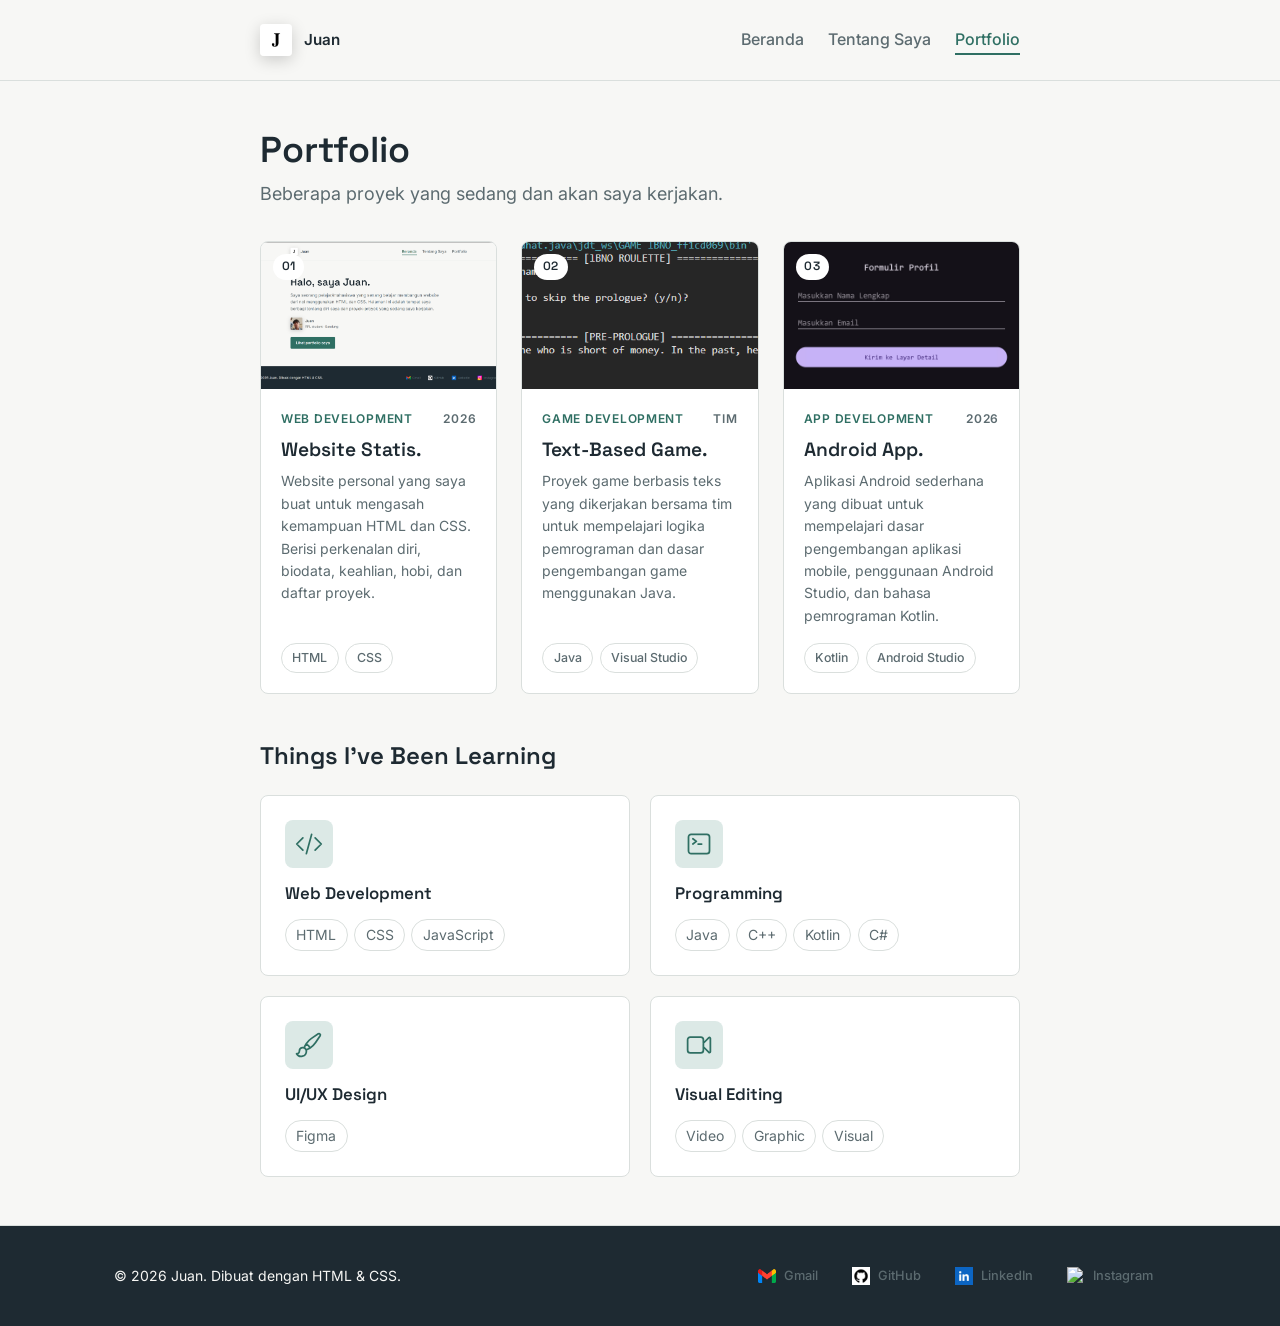
==== portfolio.html @ c8a490c2 "Website portfolio pertama" ====
<!DOCTYPE html>
<html lang="id">
<head>
  <meta charset="UTF-8" />
  <meta name="viewport" content="width=device-width, initial-scale=1.0" />
  <title>Portfolio &mdash; Juan</title>
  <link rel="icon" href="Foto/J.jpg"/>
  <link rel="preconnect" href="https://fonts.googleapis.com" />
  <link rel="preconnect" href="https://fonts.gstatic.com" crossorigin />
  <link
    href="https://fonts.googleapis.com/css2?family=Inter:wght@400;500;600&family=Space+Grotesk:wght@500;600;700&display=swap"
    rel="stylesheet"
  />
  <link rel="stylesheet" href="style.css" />
</head>
<body>
  <header class="site-header">
    <div class="container header-inner">
      <div class="logo-avatar">
        <img src="foto/j.jpg" alt="Foto Juan" class="avatar-img-logo" />
        <div class="avatar-info">
          <span class="avatar-name">Juan</span>
        </div>  
      </div>
      <nav class="main-nav">
        <ul>
          <li><a href="index.html">Beranda</a></li>
          <li><a href="about.html">Tentang Saya</a></li>
          <li><a href="portfolio.html" aria-current="page">Portfolio</a></li>
        </ul>
      </nav>
    </div>
  </header>

  <main>
    <section class="page-header container">
      <h1>Portfolio</h1>
      <p class="lead">Beberapa proyek yang sedang dan akan saya kerjakan.</p>
    </section>

 <section class="project-list container">

      <article class="project-card">
        <div class="project-thumb">
          <img src="foto/web-statis.png" alt="Screenshot Website Portfolio" class="project-img" />
          <span class="project-num">01</span>
        </div>
        <div class="project-body">
          <div class="project-meta-row">
            <span class="project-category">Web Development</span>
            <span class="project-year">2026</span>
          </div>
          <h2>Website Statis.</h2>
          <p>Website personal yang saya buat untuk mengasah kemampuan HTML dan CSS. Berisi perkenalan diri, biodata, keahlian, hobi, dan daftar proyek.</p>
          <ul class="project-tags">
            <li>HTML</li>
            <li>CSS</li>
          </ul>
        </div>
      </article>

      <article class="project-card">
        <div class="project-thumb">
          <img src="foto/ibno-game.png" alt="Screenshot Text-Based Game" class="project-img" />
          <span class="project-num">02</span>
        </div>
        <div class="project-body">
          <div class="project-meta-row">
            <span class="project-category">Game Development</span>
            <span class="project-year">Tim</span>
          </div>
          <h2>Text-Based Game.</h2>
          <p>Proyek game berbasis teks yang dikerjakan bersama tim untuk mempelajari logika pemrograman dan dasar pengembangan game menggunakan Java.</p>
          <ul class="project-tags">
            <li>Java</li>
            <li>Visual Studio</li>
          </ul>
        </div>
      </article>

      <article class="project-card">
        <div class="project-thumb">
          <img src="foto/android.jpg" alt="Screenshot Android App" class="project-img" />
          <span class="project-num">03</span>
        </div>
        <div class="project-body">
          <div class="project-meta-row">
            <span class="project-category">App Development</span>
            <span class="project-year">2026</span>
          </div>
          <h2>Android App.</h2>
          <p>Aplikasi Android sederhana yang dibuat untuk mempelajari dasar pengembangan aplikasi mobile, penggunaan Android Studio, dan bahasa pemrograman Kotlin.</p>
          <ul class="project-tags">
            <li>Kotlin</li>
            <li>Android Studio</li>
          </ul>
        </div>
      </article>

    </section>

      <section class="learning container">
      <h2>Things I've Been Learning</h2>
      <div class="learning-grid">

        <div class="learning-card">
          <div class="learning-icon">
            <!-- Ikon code/web — Heroicons -->
            <svg width="28" height="28" viewBox="0 0 24 24" fill="none" aria-hidden="true">
              <path d="M17.25 6.75 22.5 12l-5.25 5.25m-10.5 0L1.5 12l5.25-5.25m7.5-3-4.5 16.5" stroke="currentColor" stroke-width="1.5" stroke-linecap="round" stroke-linejoin="round"/>
            </svg>
          </div>
          <h3>Web Development</h3>
          <ul class="learning-sub">
            <li>HTML</li>
            <li>CSS</li>
            <li>JavaScript</li>
          </ul>
        </div>

        <div class="learning-card">
          <div class="learning-icon">
            <!-- Ikon terminal/programming — Heroicons -->
            <svg width="28" height="28" viewBox="0 0 24 24" fill="none" aria-hidden="true">
              <path d="m6.75 7.5 3 2.25-3 2.25m4.5 0h3m-9 8.25h13.5A2.25 2.25 0 0 0 21 18V6a2.25 2.25 0 0 0-2.25-2.25H5.25A2.25 2.25 0 0 0 3 6v12a2.25 2.25 0 0 0 2.25 2.25Z" stroke="currentColor" stroke-width="1.5" stroke-linecap="round" stroke-linejoin="round"/>
            </svg>
          </div>
          <h3>Programming</h3>
          <ul class="learning-sub">
            <li>Java</li>
            <li>C++</li>
            <li>Kotlin</li>
            <li>C#</li>
          </ul>
        </div>

        <div class="learning-card">
          <div class="learning-icon">
            <!-- Ikon UI/UX — Heroicons -->
            <svg width="28" height="28" viewBox="0 0 24 24" fill="none" aria-hidden="true">
              <path d="M9.53 16.122a3 3 0 0 0-5.78 1.128 2.25 2.25 0 0 1-2.4 2.245 4.5 4.5 0 0 0 8.4-2.245c0-.399-.078-.78-.22-1.128Zm0 0a15.998 15.998 0 0 0 3.388-1.62m-5.043-.025a15.994 15.994 0 0 1 1.622-3.395m3.42 3.42a15.995 15.995 0 0 0 4.764-4.648l3.876-5.814a1.151 1.151 0 0 0-1.597-1.597L14.146 6.32a15.996 15.996 0 0 0-4.649 4.763m3.42 3.42a6.776 6.776 0 0 0-3.42-3.42" stroke="currentColor" stroke-width="1.5" stroke-linecap="round" stroke-linejoin="round"/>
            </svg>
          </div>
          <h3>UI/UX Design</h3>
          <ul class="learning-sub">
            <li>Figma</li>
          </ul>
        </div>

        <div class="learning-card">
          <div class="learning-icon">
            <!-- Ikon visual/film — Heroicons -->
            <svg width="28" height="28" viewBox="0 0 24 24" fill="none" aria-hidden="true">
              <path d="m15.75 10.5 4.72-4.72a.75.75 0 0 1 1.28.53v11.38a.75.75 0 0 1-1.28.53l-4.72-4.72M4.5 18.75h9a2.25 2.25 0 0 0 2.25-2.25v-9a2.25 2.25 0 0 0-2.25-2.25h-9A2.25 2.25 0 0 0 2.25 7.5v9a2.25 2.25 0 0 0 2.25 2.25Z" stroke="currentColor" stroke-width="1.5" stroke-linecap="round" stroke-linejoin="round"/>
            </svg>
          </div>
          <h3>Visual Editing</h3>
          <ul class="learning-sub">
            <li>Video</li>
            <li>Graphic</li>
            <li>Visual</li>
          </ul>
        </div>

      </div>
    </section>
  </main>

  <footer class="site-footer">
    <div class="footer-inner">
      <p>&copy; 2026 Juan. Dibuat dengan HTML &amp; CSS.</p>
      <div class="social-links footer-social">
        <a class="social-link" href="mailto:juansara117@gmail.com">
          <!-- SESUDAH — gambar dari file lokal -->
<img src="icons/gmail.png" alt="Gmail" width="18" height="18" />
          Gmail
        </a>
        <a class="social-link" href="https://github.com/juansara117-crypto" target="_blank" rel="noopener">
         <!-- SESUDAH — gambar dari file lokal -->
<img src="icons/github.png" alt="GitHub" width="18" height="18" />
          GitHub
        </a>
        <a class="social-link" href="https://linkedin.com/in/namakamu" target="_blank" rel="noopener">
          <!-- SESUDAH — gambar dari file lokal -->
<img src="icons/linkedin.png" alt="Linkedin" width="18" height="18" />
          LinkedIn
        </a>
        <a class="social-link" href="https://instagram.com/namakamu" target="_blank" rel="noopener">
          <!-- SESUDAH — gambar dari file lokal -->
<img src="icons/instagram.png" alt="Instagram" width="18" height="18" />
          Instagram
        </a>
      </div>
    </div>
  </footer>
</body>
</html>
---- style.css ----
/* =========================================
   TOKENS
   ========================================= */
:root {
  --color-bg: #f7f7f5;
  --color-surface: #ffffff;
  --color-surface-alt: #1e2a32;
  --color-text: #1e2a32;
  --color-text-muted: #5c6b70;
  --color-accent: #2f6f63;
  --color-accent-dark: #24564c;
  --color-accent-light: #dce9e6;
  --color-border: #dadfdd;

  --font-heading: "Space Grotesk", sans-serif;
  --font-body: "Inter", sans-serif;

  --max-width: 760px;
  --max-width-Footer: 1100px;
}

/* =========================================
   RESET & BASE
   ========================================= */
*,
*::before,
*::after {
  box-sizing: border-box;
}

body {
  margin: 0;
  min-height: 100vh;
  display: flex;
  flex-direction: column;
  background: var(--color-bg);
  color: var(--color-text);
  font-family: var(--font-body);
  line-height: 1.6;
}

main {
  flex: 1;
}

@keyframes fade-up {
  from { opacity: 0; transform: translateY(24px); }
  to   { opacity: 1; transform: translateY(0); }
}

main > section {
  animation: fade-up 0.6s ease backwards;
}

/* Muncul bergantian (stagger) */
main > section:nth-child(2) { animation-delay: 0.1s; }
main > section:nth-child(3) { animation-delay: 0.2s; }
main > section:nth-child(4) { animation-delay: 0.3s; }
main > section:nth-child(5) { animation-delay: 0.4s; }
main > section:nth-child(6) { animation-delay: 0.5s; }

@media (prefers-reduced-motion: reduce) {
  main > section { animation: none; }
}

h1,
h2 {
  font-family: var(--font-heading);
  font-weight: 600;
  line-height: 1.2;
  margin: 0;
}

p {
  margin: 0 0 1rem;
}

a {
  color: inherit;
}

.container {
  max-width: var(--max-width);
  margin: 0 auto;
  padding: 0 1.5rem;
}

/* =========================================
   HEADER & NAV
   ========================================= */
.site-header {
  border-bottom: 1px solid var(--color-border);
  position: sticky;
  top: 0;
  z-index: 1000;
  background: var(--color-bg);
}

.header-inner {
  display: flex;
  align-items: center;
  justify-content: space-between;
  padding: 1.5rem 0;
}

.logo-avatar {
  display: flex;
  align-items: center;
  gap: 0.75rem;
  margin: 0;
}
.avatar-img-logo {
  width: 32px;
  height: 32px;
  border-radius: 4px;
  object-fit: cover;
  flex-shrink: 0;
  box-shadow: 0 4px 16px rgba(0, 0, 0, 0.18);
}

.main-nav ul {
  list-style: none;
  display: flex;
  gap: 1.5rem;
  margin: 0;
  padding: 0;
}

.main-nav a {
  color: var(--color-text-muted);
  text-decoration: none;
  font-weight: 500;
  padding-bottom: 0.25rem;
  border-bottom: 2px solid transparent;
  transition: color 0.15s ease, border-color 0.15s ease;
}

.main-nav a:hover,
.main-nav a[aria-current="page"] {
  color: var(--color-accent);
  border-bottom-color: var(--color-accent);
}

/* =========================================
   HERO (index.html)
   ========================================= */
.hero {
  padding: 4rem 0 3rem;
}

.hero h1 {
  font-size: clamp(2rem, 5vw, 2.75rem);
  margin-bottom: 1rem;
}

.lead {
  font-size: 1.125rem;
  color: var(--color-text-muted);
  max-width: 58ch;
}

.button {
  display: inline-block;
  background: var(--color-accent);
  color: #ffffff;
  padding: 0.75rem 1.5rem;
  border-radius: 4px;
  text-decoration: none;
  font-weight: 500;
  transition: background 0.15s ease;
}

.button:hover {
  background: var(--color-accent-dark);
}

/* =========================================
   HERO AVATAR (index.html)
   ========================================= */
.hero-avatar {
  display: flex;
  align-items: center;
  gap: 0.75rem;
  margin: 1.5rem 0 2rem;
}
 
.avatar-img {
  width: 52px;
  height: 52px;
  border-radius: 4px;
  object-fit: cover;
  flex-shrink: 0;
  box-shadow: 0 4px 16px rgba(0, 0, 0, 0.18);
  transition: transform 0.25s ease, box-shadow 0.25s ease;
}

.avatar-img:hover {
  transform: rotate(-3deg) scale(1.05);
  box-shadow: 0 6px 20px rgba(0, 0, 0, 0.22);
}

.avatar-info {
  display: flex;
  flex-direction: column;
  gap: 0.15rem;
}
 
.avatar-name {
  font-weight: 600;
  font-size: 0.95rem;
}
 
.avatar-status {
  font-size: 0.825rem;
  color: var(--color-text-muted);
}
 
/* =========================================
   ABOUT INTRO — foto + deskripsi (about.html)
   ========================================= */
.about-intro {
  display: flex;
  gap: 2.5rem;
  align-items: center;
  padding: 1rem 0 2.5rem;
}
 
.about-photo {
  width: 220px;
  height: 280px;
  object-fit: cover;
  border-radius: 8px;
  flex-shrink: 0;
  box-shadow: 0 4px 16px rgba(0, 0, 0, 0.18);
  transition: transform 0.25s ease, box-shadow 0.25s ease;
}

.about-photo:hover {
  transform: rotate(-1.5deg) scale(1.02);
  box-shadow: 0 10px 28px rgba(0, 0, 0, 0.22);
}
 
.about-desc p {
  color: var(--color-text-muted);
  
  
}
 
.about-desc p:last-child {
  margin: 0;
}

/* =========================================
   PAGE HEADER (about.html, portfolio.html)
   ========================================= */
.page-header {
  padding: 3rem 0 0;
}

.page-header h1 {
  font-size: clamp(1.75rem, 4vw, 2.25rem);
  margin-bottom: 0.5rem;
}

/* =========================================
   BIODATA (about.html)
   ========================================= */
.bio {
  padding: 1rem 0 2rem;
}

.biodata {
  margin: 0;
  border-top: 1px solid var(--color-border);
}

.biodata-row {
  display: flex;
  gap: 1rem;
  padding: 0.75rem 0;
  border-bottom: 1px solid var(--color-border);
  transition: background 0.2s ease, padding-left 0.2s ease;
}

.biodata-row:hover {
  background: var(--color-accent-light);
  padding-left: 0.75rem;
}

.biodata-row dt {
  flex: 0 0 140px;
  font-weight: 600;
}

.biodata-row dd {
  margin: 0;
  color: var(--color-text-muted);
}

/* =========================================
   KEAHLIAN (about.html)
   ========================================= */
.skills {
  padding: 0 0 2.5rem;
}
 
.skills h2 {
  font-size: 1.5rem;
  margin: 0 0 1.5rem;
}
 
.skill-grid {
  display: grid;
  grid-template-columns: 1fr 1fr;
  gap: 1.5rem;
}
 
.skill-item {
  padding: 1.25rem 1.5rem;
  border: 1px solid var(--color-border);
  border-top: 3px solid var(--color-accent);
  border-radius: 4px;
  background: var(--color-surface);
  transition: box-shadow 0.2s ease, transform 0.2s ease, border-top-color 0.2s ease;
}

.skill-item:hover {
  box-shadow: 0 6px 18px rgba(0, 0, 0, 0.08);
  transform: translateY(-2px);
  border-top-color: var(--color-accent-dark);
}
 
.skill-item h3 {
  font-family: var(--font-heading);
  font-size: 1rem;
  font-weight: 600;
  margin: 0 0 0.5rem;
}
 
.skill-item p {
  font-size: 0.9rem;
  color: var(--color-text-muted);
  margin: 0;
  line-height: 1.6;
}
 
/* =========================================
   HOBI (about.html)
   ========================================= */
.hobi {
  padding: 0 0 3rem;
}
 
.hobi h2 {
  font-size: 1.5rem;
  margin: 0 0 1.5rem;
}
 
.hobi-grid {
  display: grid;
  grid-template-columns: 1fr 1fr;
  gap: 1.5rem;
}
 
.hobi-card {
  display: flex;
  flex-direction: column;
}
 
.hobi-img-wrap {
  background: var(--color-accent-light);
  border-radius: 8px;
  overflow: hidden;
  aspect-ratio: 1 / 1;
  margin-bottom: 1rem;
}
 
.hobi-img {
  width: 100%;
  height: 100%;
  object-fit: cover;
  display: block;
  transition: transform 0.3s ease;
}
 
.hobi-card:hover .hobi-img {
  transform: scale(1.08);
}

.hobi-card h3 {
  font-family: var(--font-heading);
  font-size: 1.1rem;
  font-weight: 600;
  margin: 0 0 0.25rem;
}
 
.hobi-sub {
  font-size: 0.875rem;
  color: var(--color-text-muted);
  margin: 0 0 0.75rem;
}
 
.hobi-audio {
  width: 100%;
  margin-top: 0.25rem;
}
 
/* =========================================
   PROJECT LIST (portfolio.html)
   ========================================= */
.project-list {
  padding: 1rem 0 3rem;
  display: grid;
  grid-template-columns: repeat(3, 1fr);
  gap: 1.5rem;
}
 
.project-card {
  background: var(--color-surface);
  border: 1px solid var(--color-border);
  border-radius: 8px;
  overflow: hidden;
  display: flex;
  flex-direction: column;
  transition: box-shadow 0.2s ease, transform 0.2s ease;
}
 
.project-card:hover {
  box-shadow: 0 8px 24px rgba(0, 0, 0, 0.10);
  transform: translateY(-3px);
}
 
/* Thumbnail */
.project-thumb {
  position: relative;
  aspect-ratio: 16 / 10;
  background: var(--color-accent-light);
  overflow: hidden;
}
 
.project-img {
  width: 100%;
  height: 100%;
  object-fit: cover;
  display: block;
}
 
.project-num {
  position: absolute;
  top: 0.75rem;
  left: 0.75rem;
  font-family: var(--font-heading);
  font-size: 0.75rem;
  font-weight: 600;
  background: var(--color-surface);
  color: var(--color-text);
  padding: 0.2rem 0.55rem;
  border-radius: 999px;
  letter-spacing: 0.03em;
}
 
/* Body */
.project-body {
  padding: 1.25rem;
  display: flex;
  flex-direction: column;
  flex: 1;
}
 
.project-meta-row {
  display: flex;
  justify-content: space-between;
  align-items: center;
  margin-bottom: 0.6rem;
}
 
.project-category {
  font-size: 0.75rem;
  font-weight: 600;
  text-transform: uppercase;
  letter-spacing: 0.06em;
  color: var(--color-accent);
}
 
.project-year {
  font-size: 0.75rem;
  font-weight: 600;
  text-transform: uppercase;
  letter-spacing: 0.06em;
  color: var(--color-text-muted);
}
 
.project-card h2 {
  font-size: 1.2rem;
  margin: 0 0 0.6rem;
}
 
.project-card p {
  font-size: 0.875rem;
  color: var(--color-text-muted);
  margin: 0 0 1rem;
  flex: 1;
}
 
.project-tags {
  list-style: none;
  display: flex;
  flex-wrap: wrap;
  gap: 0.4rem;
  margin: 0;
  padding: 0;
}
 
.project-tags li {
  font-size: 0.775rem;
  font-weight: 500;
  padding: 0.25rem 0.65rem;
  border: 1px solid var(--color-border);
  border-radius: 999px;
  color: var(--color-text-muted);
  transition: background 0.15s ease, border-color 0.15s ease, color 0.15s ease;
}

.project-tags li:hover {
  background: var(--color-accent);
  border-color: var(--color-accent);
  color: #ffffff;
}

/* =========================================
   THINGS I'VE BEEN LEARNING (portfolio.html)
   ========================================= */
.learning {
  padding: 0 0 3rem;
}
 
.learning h2 {
  font-size: 1.5rem;
  margin: 0 0 1.5rem;
}
 
.learning-grid {
  display: grid;
  grid-template-columns: 1fr 1fr;
  gap: 1.25rem;
}
 
.learning-card {
  background: var(--color-surface);
  border: 1px solid var(--color-border);
  border-radius: 8px;
  padding: 1.5rem;
  display: flex;
  flex-direction: column;
  gap: 0.75rem;
  transition: box-shadow 0.2s ease, transform 0.2s ease;
}
 
.learning-card:hover {
  box-shadow: 0 6px 20px rgba(0, 0, 0, 0.08);
  transform: translateY(-2px);
}
 
.learning-icon {
  width: 48px;
  height: 48px;
  background: var(--color-accent-light);
  color: var(--color-accent);
  border-radius: 8px;
  display: flex;
  align-items: center;
  justify-content: center;
}
 
.learning-card h3 {
  font-family: var(--font-heading);
  font-size: 1.05rem;
  font-weight: 600;
  margin: 0;
}
 
.learning-sub {
  list-style: none;
  display: flex;
  flex-wrap: wrap;
  gap: 0.4rem;
  margin: 0;
  padding: 0;
}

.learning-sub li {
  font-size: 0.875rem;
  color: var(--color-text-muted);
  margin: 0;
  padding: 0.25rem 0.65rem;
  border: 1px solid var(--color-border);
  border-radius: 999px;
  transition: background 0.15s ease, border-color 0.15s ease, color 0.15s ease;
}

.learning-sub li:hover {
  background: var(--color-accent);
  border-color: var(--color-accent);
  color: #ffffff;
}
 
/* =========================================
   SOCIAL LINKS (about.html & footer)
   ========================================= */
.social-links {
  display: flex;
  flex-wrap: wrap;
  gap: 0.75rem;
}

.social-link {
  display: flex;
  align-items: center;
  gap: 0.5rem;
  padding: 0.5rem 1rem;
  border: 1px solid var(--color-border);
  border-radius: 4px;
  text-decoration: none;
  font-size: 0.9rem;
  font-weight: 500;
  color: var(--color-text);
  background: var(--color-surface);
  transition: border-color 0.15s ease, color 0.15s ease, background 0.15s ease;
}

.social-link:hover {
  border-color: var(--color-accent);
  color: var(--color-accent);
  background: var(--color-accent-light);
}

/* Section kontak di about.html */
.contact {
  padding: 0 0 3rem;
}

.contact h2 {
  font-size: 1.5rem;
  margin: 0 0 1rem;
}

/* =========================================
   FOOTER
   ========================================= */
.site-footer {
  border-top: 1px solid var(--color-border);
  padding: 2rem 0;
  background: var(--color-surface-alt);
}

.footer-inner {
  max-width: var(--max-width-Footer);
  margin: 0 auto;
  padding: 0 1.5rem;
  display: flex;
  align-items: center;
  justify-content: space-between;
  flex-wrap: wrap;
  gap: 1rem;
}

.site-footer p {
  font-size: 0.875rem;
  color: var(--color-bg);
  margin: 0;
}

/* Ikon sosial di footer lebih kecil & minimalis */
.footer-social {
  gap: 0.5rem;
}

.footer-social .social-link {
  padding: 0.4rem 0.75rem;
  font-size: 0.8rem;
  border-color: transparent;
  background: transparent;
  color: var(--color-text-muted);
}

.footer-social .social-link:hover {
  border-color: var(--color-accent);
  color: var(--color-accent);
  background: var(--color-accent-light);
}

/* =========================================
   RESPONSIVE
   ========================================= */
@media (max-width: 600px) {
  .header-inner {
    flex-direction: column;
    align-items: flex-start;
    gap: 0.75rem;
  }

  .biodata-row {
    flex-direction: column;
    gap: 0.25rem;
  }

  .biodata-row dt {
    flex-basis: auto;
  }

  .footer-inner {
    flex-direction: column;
    align-items: flex-start;
  }
}
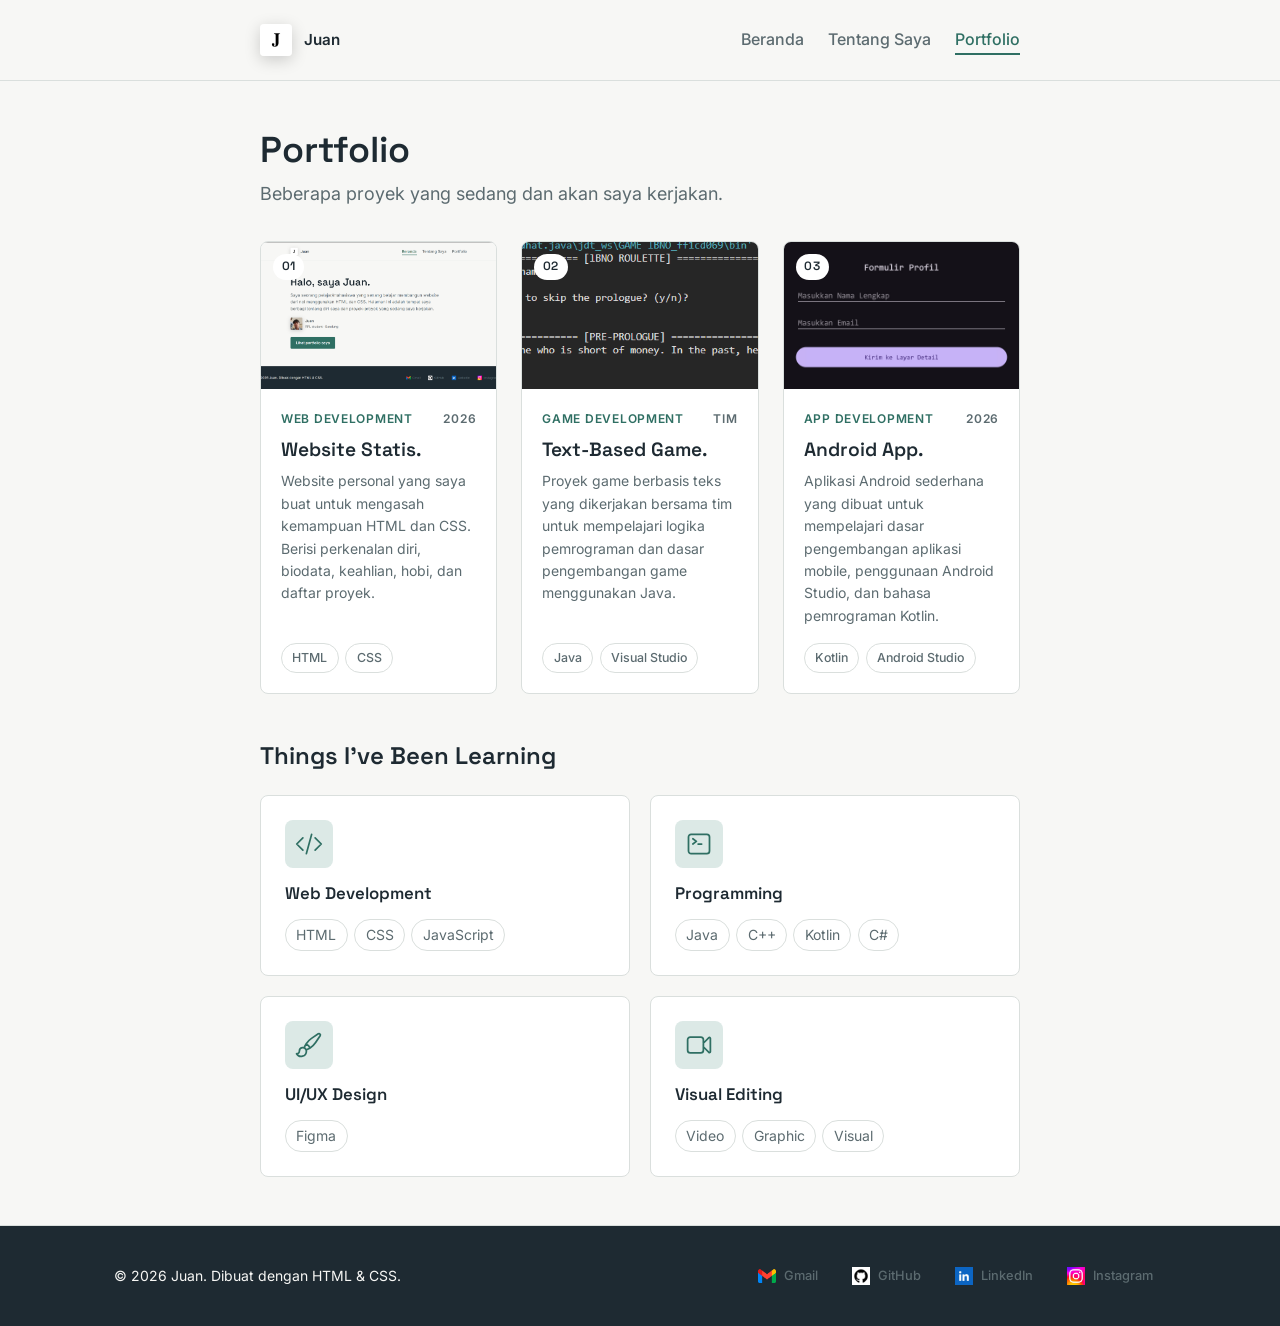
==== commit bd0057f5: "Update portfolio.html" ====
--- a/portfolio.html
+++ b/portfolio.html
@@ -4,7 +4,7 @@
   <meta charset="UTF-8" />
   <meta name="viewport" content="width=device-width, initial-scale=1.0" />
   <title>Portfolio &mdash; Juan</title>
-  <link rel="icon" href="Foto/J.jpg"/>
+  <link rel="icon" href="foto/j.jpg"/>
   <link rel="preconnect" href="https://fonts.googleapis.com" />
   <link rel="preconnect" href="https://fonts.gstatic.com" crossorigin />
   <link
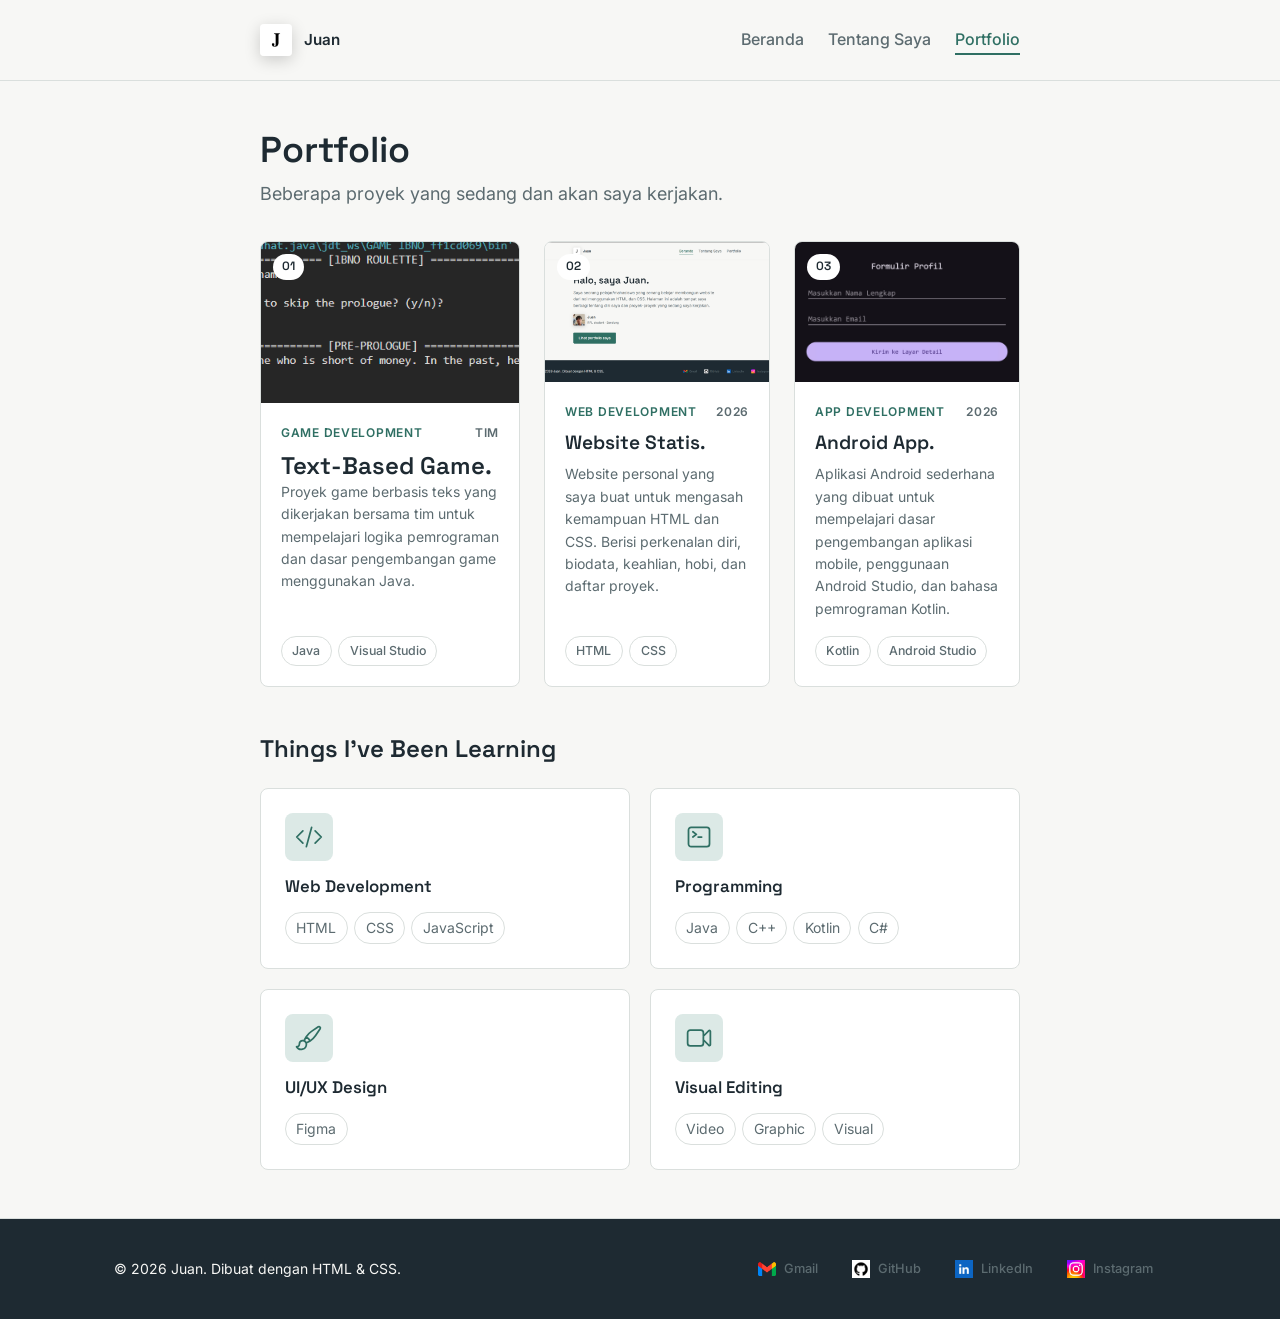
==== commit 747aed61: "perubahan di portfolio project card 1 jadi gede dikit" ====
--- a/portfolio.html
+++ b/portfolio.html
@@ -40,10 +40,30 @@
 
  <section class="project-list container">
 
+
+  <article class="project-card-1">
+        <div class="project-thumb">
+          <img src="foto/ibno-game.png" alt="Screenshot Text-Based Game" class="project-img" />
+          <span class="project-num">01</span>
+        </div>
+        <div class="project-body">
+          <div class="project-meta-row">
+            <span class="project-category">Game Development</span>
+            <span class="project-year">Tim</span>
+          </div>
+          <h2>Text-Based Game.</h2>
+          <p>Proyek game berbasis teks yang dikerjakan bersama tim untuk mempelajari logika pemrograman dan dasar pengembangan game menggunakan Java.</p>
+          <ul class="project-tags">
+            <li>Java</li>
+            <li>Visual Studio</li>
+          </ul>
+        </div>
+      </article>
+
       <article class="project-card">
         <div class="project-thumb">
           <img src="foto/web-statis.png" alt="Screenshot Website Portfolio" class="project-img" />
-          <span class="project-num">01</span>
+          <span class="project-num">02</span>
         </div>
         <div class="project-body">
           <div class="project-meta-row">
@@ -55,25 +75,6 @@
           <ul class="project-tags">
             <li>HTML</li>
             <li>CSS</li>
-          </ul>
-        </div>
-      </article>
-
-      <article class="project-card">
-        <div class="project-thumb">
-          <img src="foto/ibno-game.png" alt="Screenshot Text-Based Game" class="project-img" />
-          <span class="project-num">02</span>
-        </div>
-        <div class="project-body">
-          <div class="project-meta-row">
-            <span class="project-category">Game Development</span>
-            <span class="project-year">Tim</span>
-          </div>
-          <h2>Text-Based Game.</h2>
-          <p>Proyek game berbasis teks yang dikerjakan bersama tim untuk mempelajari logika pemrograman dan dasar pengembangan game menggunakan Java.</p>
-          <ul class="project-tags">
-            <li>Java</li>
-            <li>Visual Studio</li>
           </ul>
         </div>
       </article>
--- a/style.css
+++ b/style.css
@@ -429,6 +429,22 @@
   box-shadow: 0 8px 24px rgba(0, 0, 0, 0.10);
   transform: translateY(-3px);
 }
+
+.project-card-1 {
+  background: var(--color-surface);
+  border: 1px solid var(--color-border);
+  border-radius: 8px;
+  overflow: hidden;
+  display: flex;
+  flex-direction: column;
+  width: 260px;
+  transition: box-shadow 0.2s ease, transform 0.2s ease;
+}
+ 
+.project-card-1:hover {
+  box-shadow: 0 8px 24px rgba(0, 0, 0, 0.10);
+  transform: translateY(-3px);
+}
  
 /* Thumbnail */
 .project-thumb {
@@ -437,7 +453,7 @@
   background: var(--color-accent-light);
   overflow: hidden;
 }
- 
+
 .project-img {
   width: 100%;
   height: 100%;
@@ -489,12 +505,19 @@
   letter-spacing: 0.06em;
   color: var(--color-text-muted);
 }
- 
+
 .project-card h2 {
   font-size: 1.2rem;
   margin: 0 0 0.6rem;
 }
- 
+
+.project-card-1 p {
+  font-size: 0.875rem;
+  color: var(--color-text-muted);
+  margin: 0 0 1rem;
+  flex: 1;
+}
+
 .project-card p {
   font-size: 0.875rem;
   color: var(--color-text-muted);
